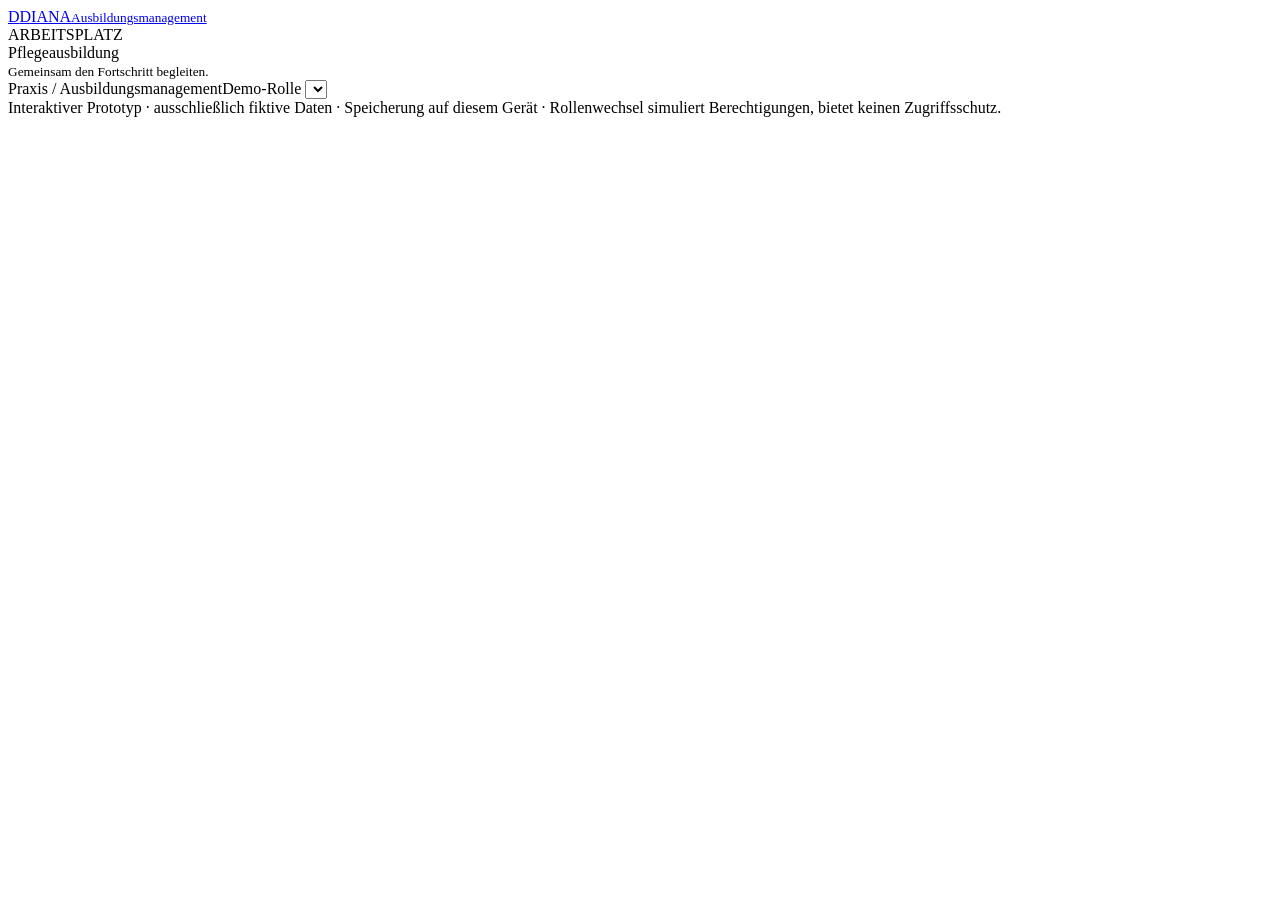
==== management-prototype/index.html @ 0720dafd "Add DIANA management prototype: index.html" ====
<!doctype html><html lang="de"><meta charset="utf-8"><meta name="viewport" content="width=device-width,initial-scale=1"><title>DIANA · Ausbildungsmanagement</title><link rel="stylesheet" href="style.css"><body><aside><a class="brand" href="#">D<span>DIANA<small>Ausbildungsmanagement</small></span></a><div class="aside-label">ARBEITSPLATZ</div><nav id="nav"></nav><div class="aside-bottom">Pflegeausbildung<br><small>Gemeinsam den Fortschritt begleiten.</small></div></aside><main><header><span>Praxis / Ausbildungsmanagement</span><label>Demo-Rolle <select id="role"></select></label></header><div class="notice">Interaktiver Prototyp · ausschließlich fiktive Daten · Speicherung auf diesem Gerät · Rollenwechsel simuliert Berechtigungen, bietet keinen Zugriffsschutz.</div><section id="app"></section></main><dialog id="dialog"><form id="form"><div id="fields"></div><footer><button type="button" id="cancel">Abbrechen</button><button class="primary">Speichern</button></footer></form></dialog><div id="toast" role="status"></div><script src="app.js"></script></body></html>
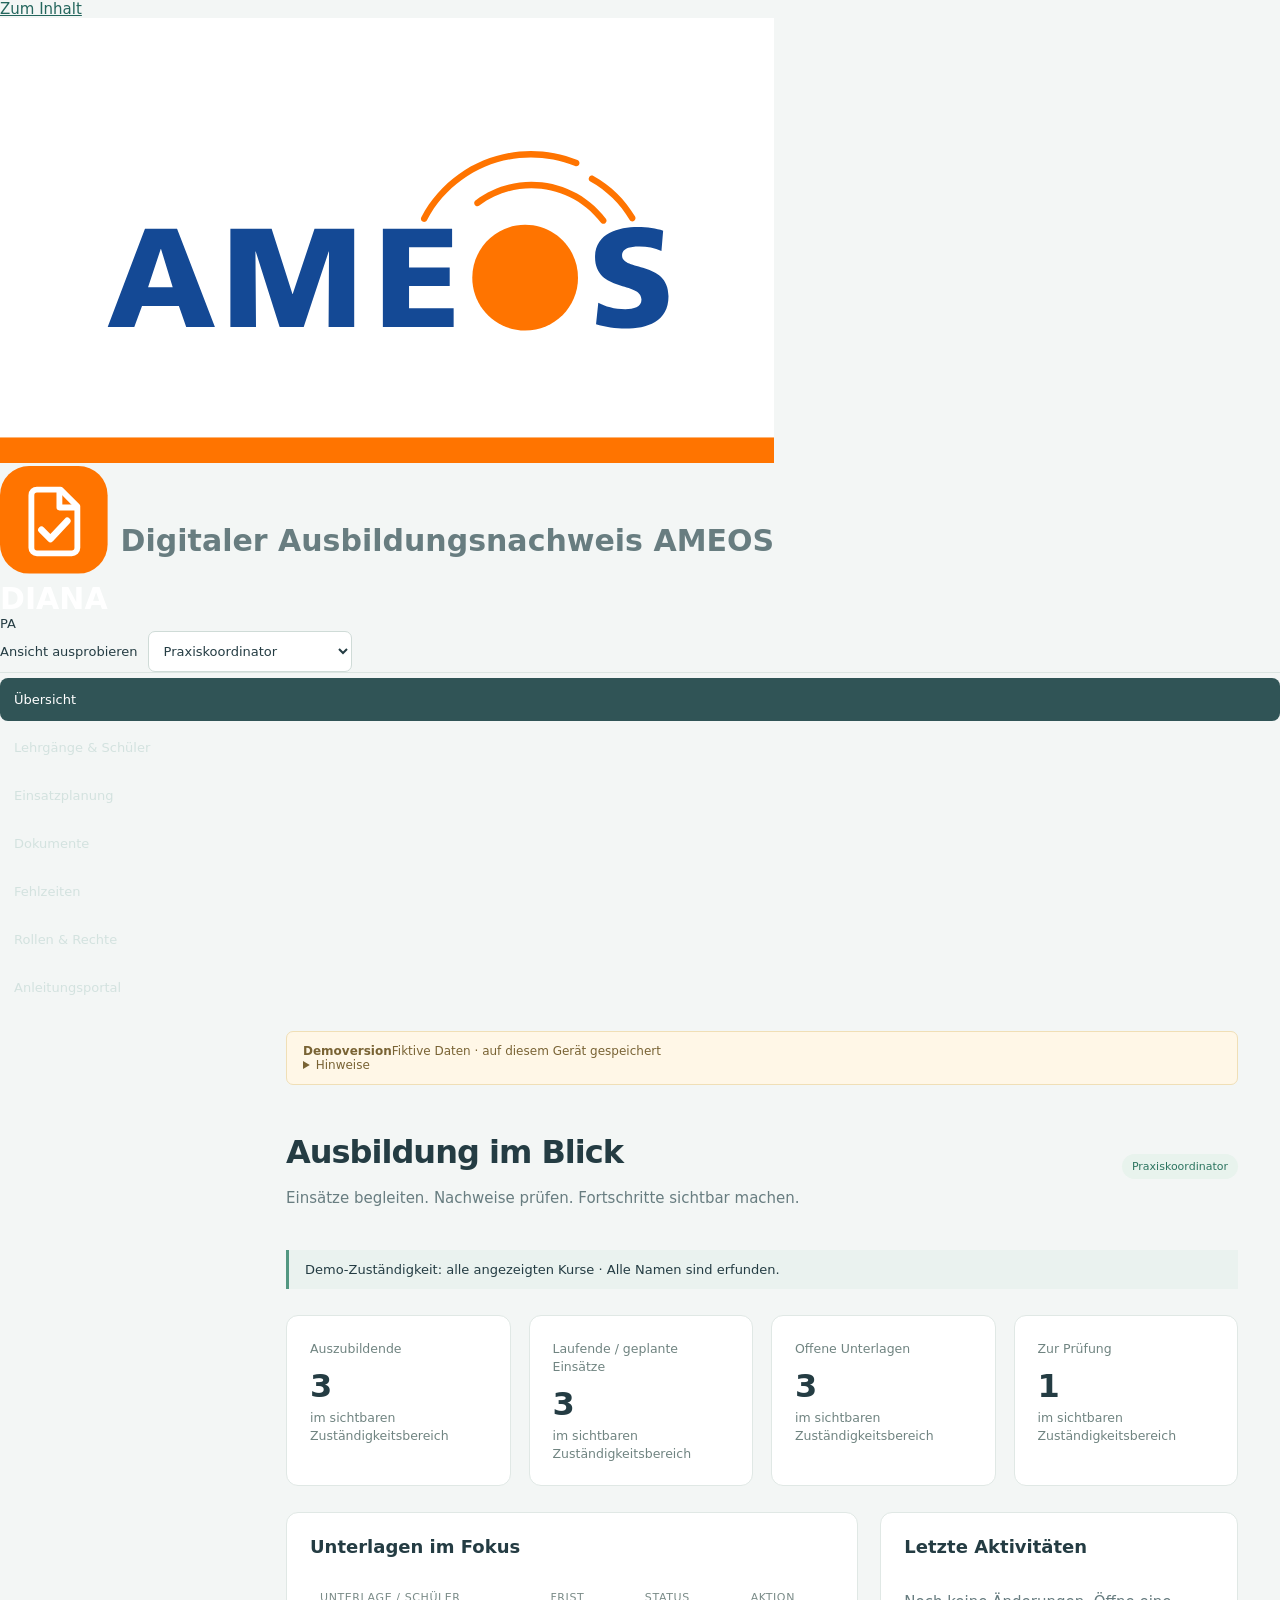
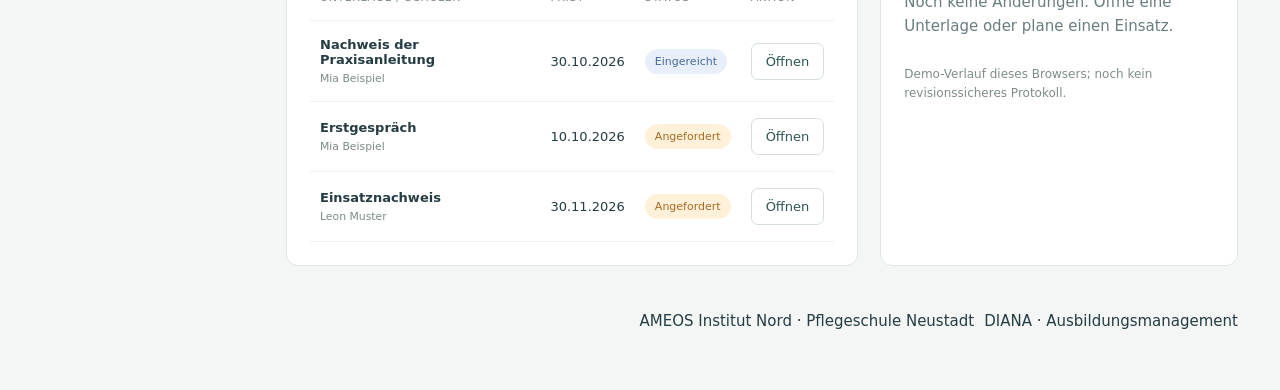
==== commit 59e544cf: "Align DIANA management prototype with original portal design: index.html" ====
--- a/management-prototype/index.html
+++ b/management-prototype/index.html
@@ -1 +1,19 @@
-<!doctype html><html lang="de"><meta charset="utf-8"><meta name="viewport" content="width=device-width,initial-scale=1"><title>DIANA · Ausbildungsmanagement</title><link rel="stylesheet" href="style.css"><body><aside><a class="brand" href="#">D<span>DIANA<small>Ausbildungsmanagement</small></span></a><div class="aside-label">ARBEITSPLATZ</div><nav id="nav"></nav><div class="aside-bottom">Pflegeausbildung<br><small>Gemeinsam den Fortschritt begleiten.</small></div></aside><main><header><span>Praxis / Ausbildungsmanagement</span><label>Demo-Rolle <select id="role"></select></label></header><div class="notice">Interaktiver Prototyp · ausschließlich fiktive Daten · Speicherung auf diesem Gerät · Rollenwechsel simuliert Berechtigungen, bietet keinen Zugriffsschutz.</div><section id="app"></section></main><dialog id="dialog"><form id="form"><div id="fields"></div><footer><button type="button" id="cancel">Abbrechen</button><button class="primary">Speichern</button></footer></form></dialog><div id="toast" role="status"></div><script src="app.js"></script></body></html>
+<!doctype html>
+<html lang="de">
+<head>
+<meta charset="utf-8"><meta name="viewport" content="width=device-width,initial-scale=1">
+<meta name="theme-color" content="#144995"><title>DIANA · Ausbildungsmanagement</title>
+<link rel="stylesheet" href="fonts.css"><link rel="stylesheet" href="style.css">
+</head>
+<body>
+<a class="skip-link" href="#app">Zum Inhalt</a>
+<header class="buehne"><div class="header-wrap">
+<svg class="logobox" xmlns="http://www.w3.org/2000/svg" viewBox="0 0 179 103" role="img" aria-label="AMEOS"><rect width="179" height="97" fill="#ffffff"/><rect y="97" width="179" height="6" fill="#ff7400"/><path fill="#ff7400" d="M136.219 36.808 C136.021 37.165 136.150 37.615 136.506 37.813 C140.279 39.908 143.416 42.971 145.582 46.671 C145.788 47.025 146.241 47.143 146.593 46.937 C146.944 46.731 147.065 46.277 146.859 45.926 C144.559 41.995 141.228 38.743 137.225 36.521 C136.867 36.322 136.417 36.451 136.219 36.808"/><path fill="#ff7400" d="M97.419 46.081 C97.228 46.442 97.366 46.890 97.729 47.080 C98.090 47.270 98.537 47.132 98.727 46.771 C105.252 34.390 119.980 28.994 132.985 34.218 C133.364 34.369 133.794 34.187 133.947 33.807 C134.098 33.428 133.916 32.998 133.536 32.845 C119.826 27.337 104.300 33.028 97.419 46.081"/><path fill="#ff7400" d="M109.947 42.196 C109.621 42.441 109.556 42.905 109.801 43.231 C110.047 43.558 110.511 43.623 110.836 43.378 C119.661 36.734 132.265 38.495 138.930 47.302 C139.176 47.628 139.640 47.691 139.966 47.445 C140.291 47.198 140.355 46.735 140.109 46.410 C132.952 36.953 119.421 35.063 109.947 42.196"/><path fill="#144995" d="M37.233 53.402 L37.168 53.402 L34.240 62.284 L39.934 62.284 L37.233 53.402 M33.524 48.717 L40.942 48.717 L49.694 71.425 L43.057 71.425 L41.365 66.578 L32.841 66.578 L31.051 71.425 L24.903 71.425 L33.524 48.717"/><path fill="#144995" d="M53.275 48.717 L62.808 48.717 L67.623 63.812 L67.688 63.812 L72.730 48.717 L81.905 48.717 L81.905 71.425 L75.983 71.425 L76.081 53.987 L76.017 53.987 L70.226 71.425 L64.662 71.425 L59.132 53.987 L59.066 53.987 L59.197 71.425 L53.275 71.425 L53.275 48.717"/><path fill="#144995" d="M88.534 48.717 L104.541 48.717 L104.541 53.012 L94.585 53.012 L94.585 57.696 L103.988 57.696 L103.988 61.990 L94.585 61.990 L94.585 67.131 L104.899 67.131 L104.899 71.425 L88.534 71.425 L88.534 48.717"/><path fill="#144995" d="M138.347 65.830 C139.908 66.676 142.088 67.327 144.593 67.327 C146.511 67.327 148.335 66.937 148.335 65.114 C148.335 60.885 137.599 63.552 137.599 55.289 C137.599 49.824 142.934 48.327 147.489 48.327 C149.668 48.327 151.815 48.653 153.345 49.173 L152.955 53.857 C151.392 53.142 149.636 52.817 147.912 52.817 C146.384 52.817 143.845 52.946 143.845 54.931 C143.845 58.607 154.581 56.135 154.581 64.333 C154.581 70.222 149.636 71.816 144.593 71.816 C142.479 71.816 139.844 71.491 137.826 70.840 L138.347 65.830"/><path fill="#ff7400" d="M133.659 60.051 C133.659 66.803 128.185 72.276 121.435 72.276 C114.682 72.276 109.210 66.803 109.210 60.051 C109.210 53.300 114.682 47.826 121.435 47.826 C128.185 47.826 133.659 53.300 133.659 60.051"/></svg>
+<a class="brand" href="#" aria-label="DIANA – zur Übersicht"><div class="diana"><svg class="diana-zeichen" viewBox="0 0 48 48" aria-hidden="true"><rect width="48" height="48" rx="13" fill="var(--orange,#ff7400)"/><path d="M16.5 10.5h10.5l7.5 7.5v18.5a2.5 2.5 0 0 1-2.5 2.5h-15.5a2.5 2.5 0 0 1-2.5-2.5v-23.5a2.5 2.5 0 0 1 2.5-2.5z" fill="none" stroke="#fff" stroke-width="2.6" stroke-linejoin="round"/><path d="M26.5 10.5v8h8" fill="none" stroke="#fff" stroke-width="2.6" stroke-linejoin="round"/><path d="M18.5 28.5l4 4 7.5-8" fill="none" stroke="#fff" stroke-width="3" stroke-linecap="round" stroke-linejoin="round"/></svg><span>DIANA</span></div><p><b>Di</b>gitaler <b>A</b>usbildungs<b>na</b>chweis AMEOS</p></a>
+<div class="profile"><span class="avatar" aria-hidden="true">PA</span><label for="role"><span>Ansicht ausprobieren</span><select id="role"></select></label></div>
+</div></header>
+<div class="register"><nav id="nav" aria-label="Hauptnavigation"></nav></div>
+<main class="wrap"><div class="notice"><span class="demo-dot" aria-hidden="true"></span><b>Demoversion</b><span>Fiktive Daten · auf diesem Gerät gespeichert</span><details><summary>Hinweise</summary><p>Die Rollen dienen zum Ausprobieren. Echte Benutzerkonten und geschützte gemeinsame Speicherung sind noch nicht angebunden.</p></details></div><section id="app" tabindex="-1" aria-label="Arbeitsbereich"></section>
+<footer class="page-footer"><span>AMEOS Institut Nord · Pflegeschule Neustadt</span><span>DIANA · Ausbildungsmanagement</span></footer></main>
+<dialog id="dialog" aria-labelledby="dialog-title"><form id="form"><div id="fields"></div><footer><button type="button" id="cancel">Abbrechen</button><button class="primary">Speichern</button></footer></form></dialog><div id="toast" role="status" aria-live="polite"></div><script src="app.js"></script>
+</body></html>
--- a/management-prototype/style.css
+++ b/management-prototype/style.css
@@ -0,0 +1 @@
+:root{font-family:Inter,system-ui,sans-serif;color:#243c43;background:#f3f6f5;font-size:15px}*{box-sizing:border-box}body{margin:0}aside{width:244px;position:fixed;inset:0 auto 0 0;background:#173d40;color:#d3e2df;padding:32px 20px}.brand{display:flex;gap:13px;align-items:center;color:white;text-decoration:none;font-size:30px;font-weight:800}.brand>span{font-size:22px;letter-spacing:3px}.brand small{display:block;font-size:10px;letter-spacing:0;font-weight:400;margin-top:4px}.aside-label{font-size:10px;letter-spacing:2px;margin:52px 14px 15px;color:#98b8b4}nav button{display:block;width:100%;text-align:left;background:none;color:#d3e2df;border:0;padding:14px;margin:5px 0;border-radius:8px}nav button.active{background:#305456;color:white}.aside-bottom{position:absolute;bottom:35px;font-size:13px;line-height:2}.aside-bottom small{font-size:11px;color:#98b8b4}main{margin-left:244px;padding:0 42px 60px;max-width:1600px}header{min-height:88px;display:flex;align-items:center;justify-content:space-between;gap:16px;border-bottom:1px solid #dce5e2;font-size:13px}header label{display:flex;align-items:center;gap:10px}select,input,textarea{font:inherit;background:white;border:1px solid #cfdbd7;padding:11px;border-radius:7px;color:inherit;max-width:100%}.notice{font-size:12px;background:#fff7e7;border:1px solid #f0dfb6;padding:12px 16px;margin:22px 0;border-radius:7px;color:#796334}h1{font-size:32px;letter-spacing:-1px;margin:26px 0 8px}h2{font-size:18px;margin:0 0 18px}p{color:#687d80;line-height:1.6}.title-row{display:flex;align-items:center;justify-content:space-between;gap:20px;margin-bottom:25px}.stats{display:grid;grid-template-columns:repeat(4,1fr);gap:18px;margin:26px 0}.stat,.panel{background:#fff;border:1px solid #e0e8e5;border-radius:12px;padding:23px}.stat small{color:#708481}.stat strong{display:block;font-size:32px;margin:10px 0 3px}.grid{display:grid;grid-template-columns:1.6fr 1fr;gap:22px}.panel{margin-bottom:22px;overflow:auto}table{border-collapse:collapse;width:100%;font-size:13px;text-align:left}th{font-weight:500;color:#7a8b88;font-size:11px;text-transform:uppercase;letter-spacing:.6px}th,td{padding:16px 10px;border-bottom:1px solid #edf1ef}td small{display:block;color:#7a8b88;margin-top:5px}button,.button{font:inherit;font-size:13px;cursor:pointer;border:1px solid #d4dfdb;background:white;color:#2c5554;padding:10px 14px;border-radius:7px;text-decoration:none;display:inline-block}button:hover,.button:hover{background:#ecf4f0}.primary{background:#24665d;color:white;border-color:#24665d}.primary:hover{background:#194e47}.badge{font-size:11px;border-radius:20px;padding:6px 10px;display:inline-block;background:#e8f3ed;color:#2c7560}.badge.warn{background:#fff0d9;color:#a46b22}.badge.blue{background:#e8effb;color:#45699a}.actions{display:flex;gap:6px;flex-wrap:wrap}.progress{height:6px;border-radius:8px;background:#e9efec;min-width:75px;margin-top:8px}.progress span{display:block;background:#4b9481;height:100%;border-radius:8px}.card-list{display:grid;gap:12px}.item{border:1px solid #e2eae7;padding:15px;border-radius:8px}.item small{display:block;color:#81908b;margin-top:6px}.toolbar{display:flex;gap:10px;margin-bottom:22px;flex-wrap:wrap}.muted{font-size:12px;color:#7d8d88}dialog{border:0;border-radius:15px;box-shadow:0 20px 90px #102e3c44;padding:28px;width:510px;max-width:92vw}dialog::backdrop{background:#173d4055}dialog label{display:block;font-size:13px;margin:16px 0}dialog input,dialog select,dialog textarea{display:block;width:100%;margin-top:6px}footer{display:flex;justify-content:flex-end;gap:10px;margin-top:24px}#toast{position:fixed;bottom:25px;right:25px;background:#173d40;color:white;padding:14px 22px;border-radius:10px;display:none}.scope{padding:12px 16px;border-left:3px solid #529781;background:#eaf2ef;font-size:13px;margin-bottom:20px}a{color:#24665d}@media(max-width:1000px){aside{width:195px}main{margin-left:195px;padding:0 20px 40px}.grid{grid-template-columns:1fr}.stats{grid-template-columns:repeat(2,1fr)}}@media(max-width:650px){aside{position:static;width:auto;padding:20px}.brand{font-size:22px}.aside-label,.aside-bottom{display:none}nav{display:flex;flex-wrap:wrap;margin-top:18px}nav button{width:auto;padding:9px;margin:2px}main{margin:0;padding:0 15px 30px}header{flex-wrap:wrap;padding:14px 0}.title-row{align-items:start;flex-direction:column}h1{font-size:27px}.stat{padding:17px}.stats{gap:10px}td,th{padding:12px 7px}}
